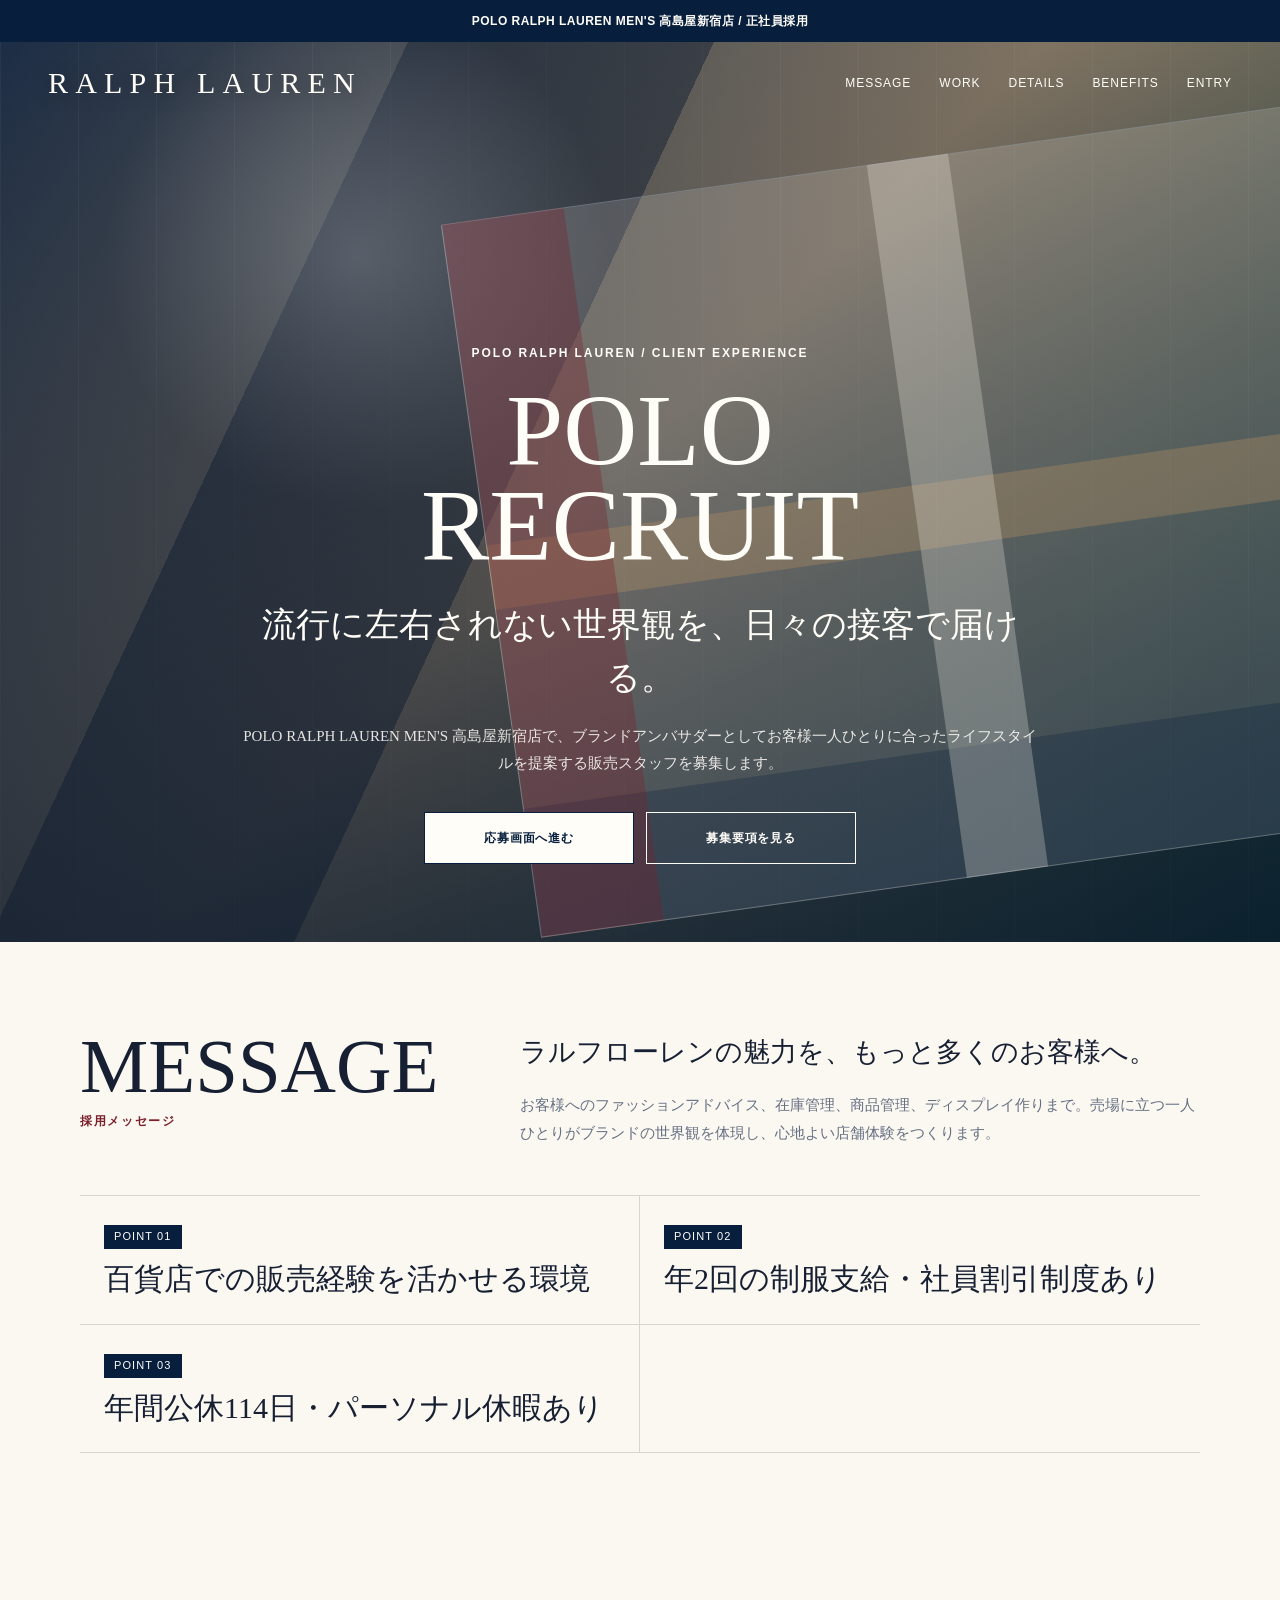
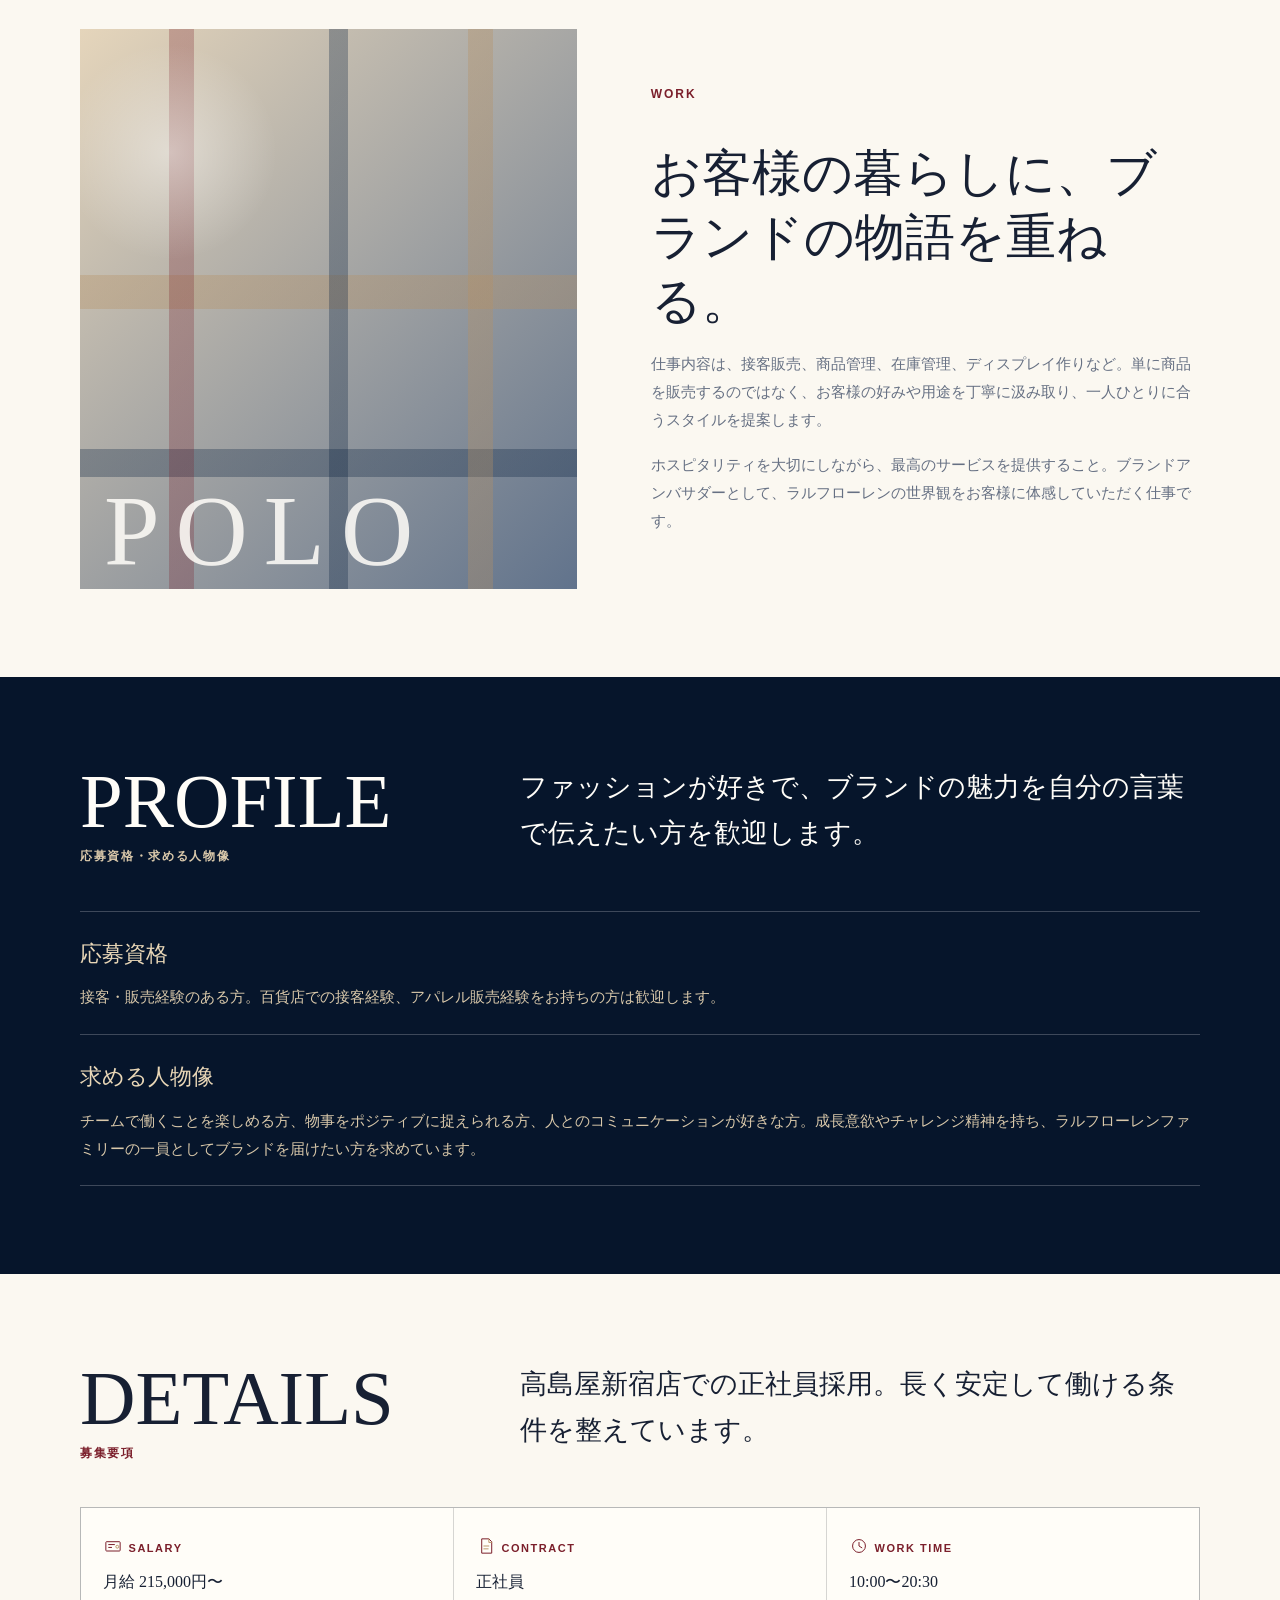
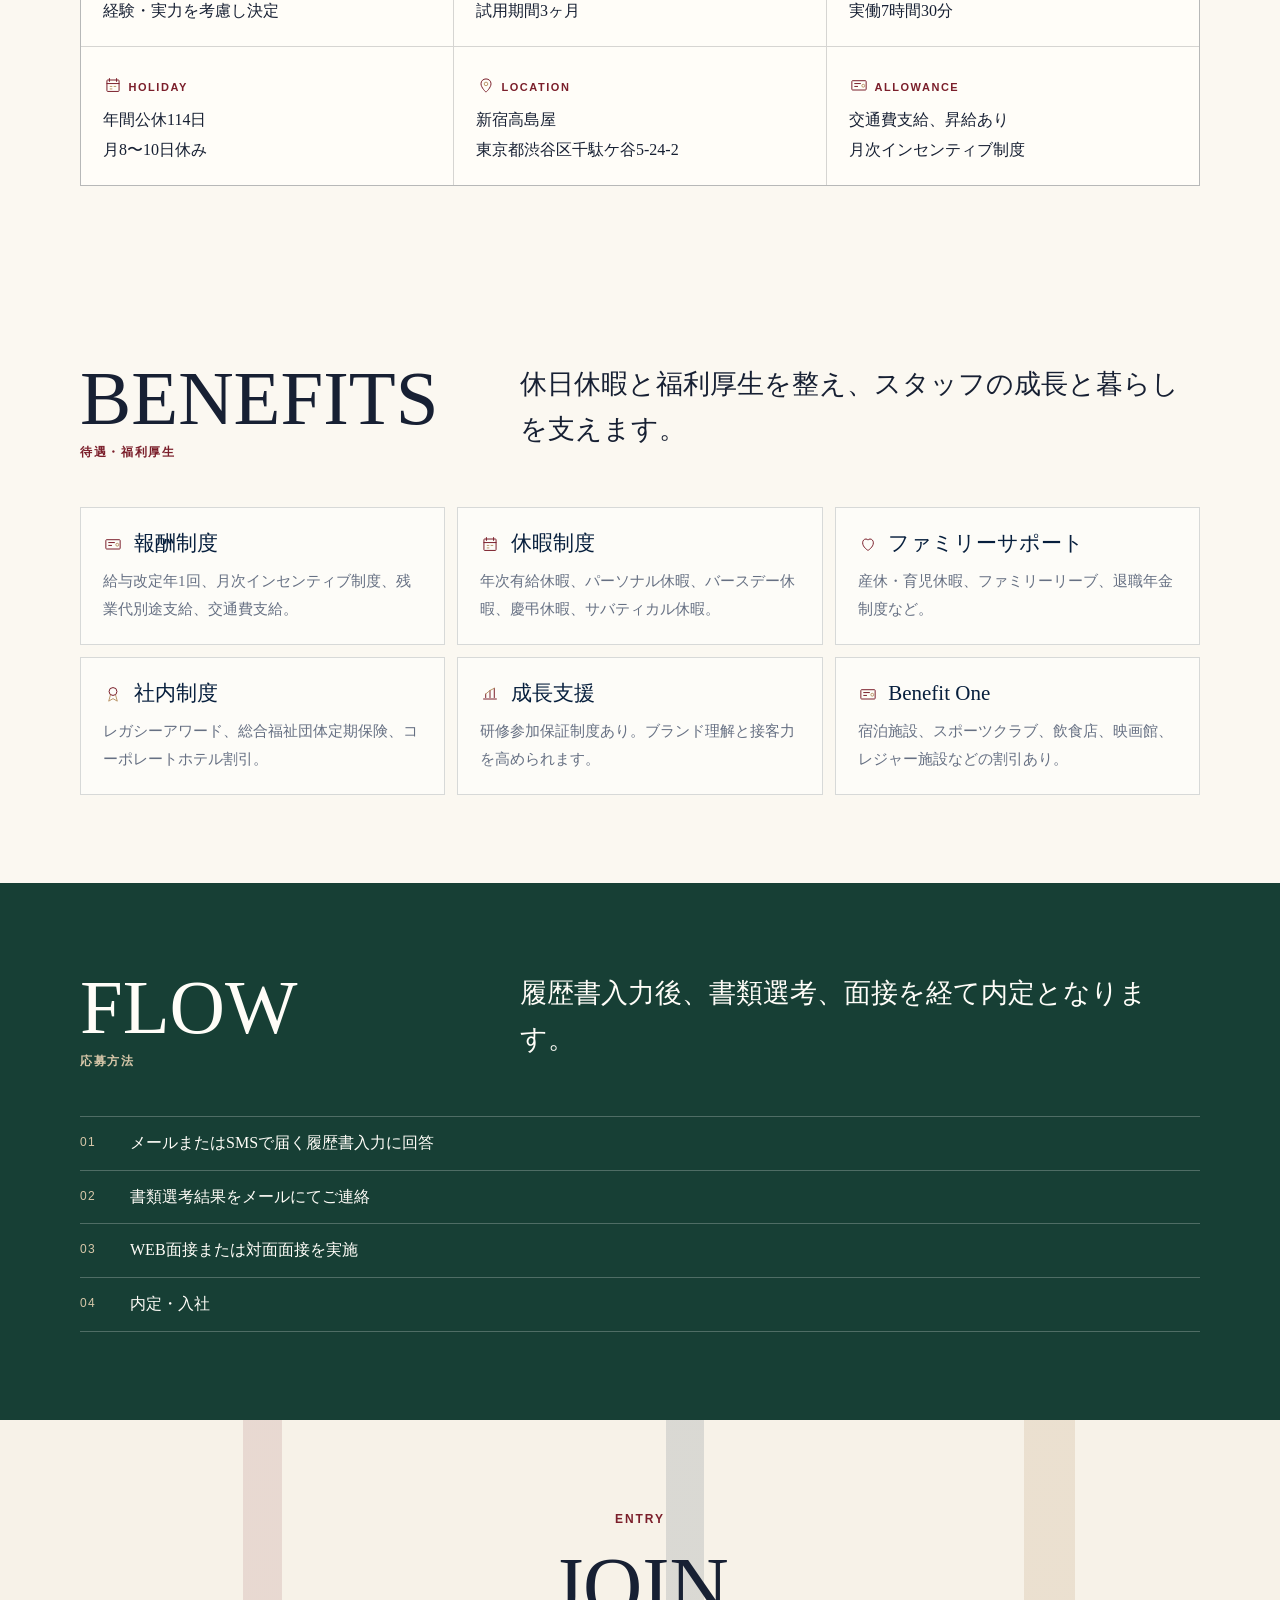
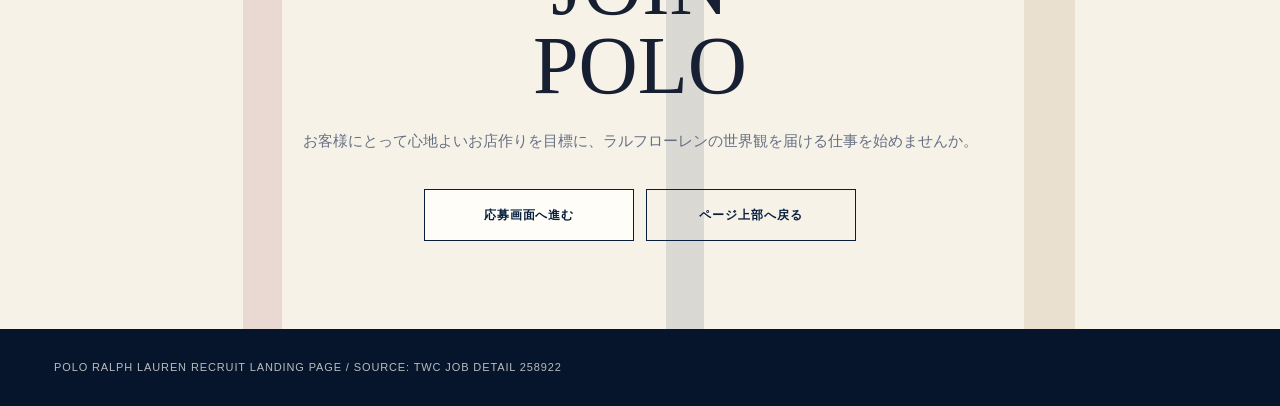
==== ralph-lauren.html @ 25c13b98 "Add files via upload" ====
<!doctype html>
<html lang="ja">
<head>
  <meta charset="utf-8">
  <meta name="viewport" content="width=device-width, initial-scale=1">
  <title>POLO RALPH LAUREN Recruit</title>
  <meta name="description" content="POLO RALPH LAUREN MEN'S 高島屋新宿店 接客・販売スタッフ採用LP">
  <style>
    :root {
      --navy: #071f3d;
      --deep: #06152b;
      --cream: #f7f2e8;
      --paper: #fbf8f1;
      --white: #fffdf8;
      --ink: #172033;
      --muted: #667083;
      --red: #7b1f2b;
      --green: #173f35;
      --tan: #b69062;
      --line: rgba(23, 32, 51, .16);
      --max: 1120px;
    }

    * {
      box-sizing: border-box;
    }

    html {
      scroll-behavior: smooth;
    }

    body {
      margin: 0;
      color: var(--ink);
      background: var(--paper);
      font-family: "Hiragino Mincho ProN", "Yu Mincho", YuMincho, "Times New Roman", serif;
      line-height: 1.85;
      letter-spacing: 0;
    }

    a {
      color: inherit;
      text-decoration: none;
    }

    p,
    h1,
    h2,
    h3 {
      margin: 0;
    }

    .top-ribbon {
      min-height: 42px;
      display: grid;
      place-items: center;
      padding: 9px 18px;
      background: var(--navy);
      color: var(--white);
      font-family: "Helvetica Neue", Arial, sans-serif;
      font-size: 12px;
      font-weight: 600;
      letter-spacing: .04em;
      text-align: center;
    }

    .site-header {
      position: absolute;
      inset: 42px 0 auto;
      z-index: 10;
      display: flex;
      align-items: center;
      justify-content: space-between;
      padding: 24px 22px;
      color: var(--white);
    }

    .brand {
      font-size: clamp(20px, 5.8vw, 30px);
      line-height: 1;
      letter-spacing: .24em;
      text-transform: uppercase;
      text-shadow: 0 2px 18px rgba(0, 0, 0, .34);
    }

    .nav {
      display: none;
      gap: 28px;
      font-family: "Helvetica Neue", Arial, sans-serif;
      font-size: 12px;
      letter-spacing: .08em;
      text-transform: uppercase;
    }

    .hero {
      min-height: 100svh;
      display: grid;
      align-items: end;
      position: relative;
      overflow: hidden;
      padding: 118px 22px 54px;
      color: var(--white);
      background:
        linear-gradient(180deg, rgba(6, 21, 43, .20), rgba(6, 21, 43, .72)),
        radial-gradient(circle at 28% 24%, rgba(255, 255, 255, .34), transparent 22%),
        linear-gradient(115deg, transparent 0 24%, rgba(6, 21, 43, .42) 24% 42%, transparent 42%),
        repeating-linear-gradient(90deg, rgba(255, 255, 255, .06) 0 1px, transparent 1px 78px),
        linear-gradient(135deg, #22334b, #9e8b70 48%, #173f35);
    }

    .hero::before {
      content: "";
      position: absolute;
      inset: 12% -18% 8% 38%;
      background:
        linear-gradient(90deg, rgba(123, 31, 43, .34) 0 12%, transparent 12% 42%, rgba(246, 242, 232, .26) 42% 50%, transparent 50%),
        linear-gradient(0deg, rgba(7, 31, 61, .28) 0 18%, transparent 18% 46%, rgba(182, 144, 98, .34) 46% 55%, transparent 55%),
        rgba(247, 242, 232, .16);
      border: 1px solid rgba(255, 255, 255, .22);
      transform: rotate(-8deg);
    }

    .hero-copy {
      position: relative;
      z-index: 1;
      max-width: 720px;
      margin: 0 auto;
      text-align: center;
    }

    .kicker {
      margin-bottom: 18px;
      color: currentColor;
      font-family: "Helvetica Neue", Arial, sans-serif;
      font-size: 12px;
      font-weight: 600;
      letter-spacing: .16em;
      text-transform: uppercase;
    }

    h1 {
      font-size: clamp(52px, 15vw, 86px);
      line-height: .93;
      font-weight: 400;
      text-transform: uppercase;
    }

    .hero-lead {
      margin-top: 26px;
      font-size: clamp(22px, 6.3vw, 34px);
      line-height: 1.55;
    }

    .hero-text {
      margin-top: 18px;
      color: rgba(255, 253, 248, .88);
      font-size: 15px;
    }

    .actions {
      display: grid;
      gap: 12px;
      margin-top: 34px;
    }

    .button {
      display: inline-flex;
      align-items: center;
      justify-content: center;
      min-height: 52px;
      padding: 0 24px;
      border: 1px solid currentColor;
      background: var(--white);
      color: var(--navy);
      font-family: "Helvetica Neue", Arial, sans-serif;
      font-size: 12px;
      font-weight: 700;
      letter-spacing: .08em;
      text-transform: uppercase;
    }

    .button.secondary {
      background: transparent;
      color: var(--white);
    }

    .section {
      padding: 54px 22px;
    }

    .section.dark {
      background: var(--deep);
      color: var(--white);
    }

    .section.green {
      background: var(--green);
      color: var(--white);
    }

    .section-inner {
      max-width: var(--max);
      margin: 0 auto;
    }

    .section-head {
      display: grid;
      gap: 18px;
      margin-bottom: 30px;
    }

    .section-title {
      font-size: clamp(42px, 12vw, 70px);
      line-height: .96;
      font-weight: 400;
      text-transform: uppercase;
    }

    .section-title small {
      display: block;
      margin-top: 12px;
      color: var(--red);
      font-family: "Helvetica Neue", Arial, sans-serif;
      font-size: 12px;
      font-weight: 700;
      letter-spacing: .14em;
    }

    .dark .section-title small,
    .green .section-title small,
    .dark .muted,
    .green .muted {
      color: #d9c8aa;
    }

    .lead {
      font-size: clamp(19px, 5.5vw, 27px);
      line-height: 1.7;
    }

    .muted {
      color: var(--muted);
      font-size: 15px;
    }

    .feature-list {
      display: grid;
      gap: 0;
      border-top: 1px solid var(--line);
      border-bottom: 1px solid var(--line);
    }

    .feature {
      padding: 18px 0 20px;
      border-bottom: 1px solid var(--line);
    }

    .feature:last-child {
      border-bottom: 0;
    }

    .label {
      display: inline-flex;
      align-items: center;
      min-height: 24px;
      margin-bottom: 10px;
      padding: 2px 10px;
      background: var(--navy);
      color: var(--white);
      font-family: "Helvetica Neue", Arial, sans-serif;
      font-size: 11px;
      letter-spacing: .1em;
      line-height: 1.4;
      text-transform: uppercase;
    }

    .feature strong {
      display: block;
      font-size: clamp(21px, 5.8vw, 30px);
      line-height: 1.36;
      font-weight: 500;
    }

    .split {
      display: grid;
      gap: 30px;
    }

    .visual-panel {
      min-height: 330px;
      position: relative;
      overflow: hidden;
      background:
        radial-gradient(circle at 18% 22%, rgba(255,255,255,.42), transparent 18%),
        linear-gradient(90deg, transparent 0 18%, rgba(123,31,43,.28) 18% 23%, transparent 23% 50%, rgba(7,31,61,.30) 50% 54%, transparent 54% 78%, rgba(182,144,98,.34) 78% 83%, transparent 83%),
        linear-gradient(0deg, transparent 0 20%, rgba(7,31,61,.30) 20% 25%, transparent 25% 50%, rgba(182,144,98,.34) 50% 56%, transparent 56%),
        linear-gradient(135deg, #e5d5bb, #61738c);
    }

    .visual-panel::after {
      content: "POLO";
      position: absolute;
      left: 24px;
      bottom: 18px;
      color: rgba(255, 253, 248, .86);
      font-size: clamp(54px, 16vw, 100px);
      line-height: .8;
      letter-spacing: .16em;
      text-transform: uppercase;
    }

    .copy-block {
      display: grid;
      gap: 18px;
      align-content: center;
    }

    .copy-block h3 {
      font-size: clamp(30px, 8.5vw, 50px);
      line-height: 1.28;
      font-weight: 400;
    }

    .detail-grid {
      display: grid;
      gap: 1px;
      background: var(--line);
      border: 1px solid var(--line);
    }

    .detail {
      background: var(--white);
      padding: 20px 22px;
      color: var(--ink);
    }

    .detail span,
    .benefit h3::before,
    .detail span::before {
      display: inline-block;
      vertical-align: -4px;
    }

    .detail span {
      margin-bottom: 8px;
      color: var(--red);
      font-family: "Helvetica Neue", Arial, sans-serif;
      font-size: 11px;
      font-weight: 700;
      letter-spacing: .14em;
      text-transform: uppercase;
    }

    .detail span::before,
    .benefit h3::before {
      content: "";
      width: 20px;
      height: 20px;
      margin-right: .5em;
      background-repeat: no-repeat;
      background-position: center;
      background-size: contain;
    }

    .icon-pay span::before,
    .icon-benefit h3::before {
      background-image: url("data:image/svg+xml,%3Csvg width='28' height='28' viewBox='0 0 28 28' fill='none' xmlns='http://www.w3.org/2000/svg'%3E%3Crect x='4' y='8' width='20' height='13' rx='1' stroke='%237b1f2b' stroke-width='1.4'/%3E%3Cpath d='M8 12H16M8 16H12' stroke='%237b1f2b' stroke-width='1.4' stroke-linecap='round'/%3E%3Ccircle cx='20' cy='15' r='2' stroke='%23b69062' stroke-width='1.3'/%3E%3C/svg%3E");
    }

    .icon-contract span::before {
      background-image: url("data:image/svg+xml,%3Csvg width='28' height='28' viewBox='0 0 28 28' fill='none' xmlns='http://www.w3.org/2000/svg'%3E%3Cpath d='M8 4H18L22 8V24H8V4Z' stroke='%237b1f2b' stroke-width='1.4'/%3E%3Cpath d='M18 4V9H22M11 14H18M11 18H17' stroke='%23b69062' stroke-width='1.3' stroke-linecap='round'/%3E%3C/svg%3E");
    }

    .icon-time span::before {
      background-image: url("data:image/svg+xml,%3Csvg width='28' height='28' viewBox='0 0 28 28' fill='none' xmlns='http://www.w3.org/2000/svg'%3E%3Ccircle cx='14' cy='14' r='9' stroke='%237b1f2b' stroke-width='1.4'/%3E%3Cpath d='M14 9V14L18 16.5' stroke='%237b1f2b' stroke-width='1.4' stroke-linecap='round'/%3E%3C/svg%3E");
    }

    .icon-place span::before {
      background-image: url("data:image/svg+xml,%3Csvg width='28' height='28' viewBox='0 0 28 28' fill='none' xmlns='http://www.w3.org/2000/svg'%3E%3Cpath d='M14 24S21 17.7 21 12.3C21 8.2 17.9 5.5 14 5.5S7 8.2 7 12.3C7 17.7 14 24 14 24Z' stroke='%237b1f2b' stroke-width='1.4'/%3E%3Ccircle cx='14' cy='12.5' r='2.5' stroke='%23b69062' stroke-width='1.3'/%3E%3C/svg%3E");
    }

    .icon-holiday span::before,
    .icon-leave h3::before {
      background-image: url("data:image/svg+xml,%3Csvg width='28' height='28' viewBox='0 0 28 28' fill='none' xmlns='http://www.w3.org/2000/svg'%3E%3Crect x='5.5' y='7' width='17' height='16' rx='1' stroke='%237b1f2b' stroke-width='1.4'/%3E%3Cpath d='M9 5V9M19 5V9M5.5 12H22.5' stroke='%237b1f2b' stroke-width='1.4' stroke-linecap='round'/%3E%3Cpath d='M10 16H12.5M15.5 16H18M10 19.5H12.5' stroke='%23b69062' stroke-width='1.3' stroke-linecap='round'/%3E%3C/svg%3E");
    }

    .benefit-grid {
      display: grid;
      gap: 12px;
    }

    .benefit {
      border: 1px solid var(--line);
      background: rgba(255, 255, 255, .48);
      padding: 20px 22px;
    }

    .benefit h3 {
      margin-bottom: 10px;
      color: var(--navy);
      font-size: 21px;
      font-weight: 500;
      line-height: 1.45;
    }

    .icon-family h3::before {
      background-image: url("data:image/svg+xml,%3Csvg width='28' height='28' viewBox='0 0 28 28' fill='none' xmlns='http://www.w3.org/2000/svg'%3E%3Cpath d='M14 23S6.5 18.5 6.5 12.3C6.5 9.3 8.5 7 11.2 7C12.7 7 13.6 7.8 14 8.6C14.4 7.8 15.3 7 16.8 7C19.5 7 21.5 9.3 21.5 12.3C21.5 18.5 14 23 14 23Z' stroke='%237b1f2b' stroke-width='1.4'/%3E%3C/svg%3E");
    }

    .icon-award h3::before {
      background-image: url("data:image/svg+xml,%3Csvg width='28' height='28' viewBox='0 0 28 28' fill='none' xmlns='http://www.w3.org/2000/svg'%3E%3Ccircle cx='14' cy='10.5' r='5.5' stroke='%237b1f2b' stroke-width='1.4'/%3E%3Cpath d='M10.5 15L8 24L14 20.5L20 24L17.5 15' stroke='%23b69062' stroke-width='1.3' stroke-linejoin='round'/%3E%3C/svg%3E");
    }

    .icon-training h3::before {
      background-image: url("data:image/svg+xml,%3Csvg width='28' height='28' viewBox='0 0 28 28' fill='none' xmlns='http://www.w3.org/2000/svg'%3E%3Cpath d='M5 21H23' stroke='%237b1f2b' stroke-width='1.4' stroke-linecap='round'/%3E%3Cpath d='M8 19V14M14 19V9M20 19V6' stroke='%237b1f2b' stroke-width='1.4' stroke-linecap='round'/%3E%3Cpath d='M8 14L14 9L20 6' stroke='%23b69062' stroke-width='1.3' stroke-linecap='round'/%3E%3C/svg%3E");
    }

    .text-panel {
      border-top: 1px solid rgba(255,255,255,.22);
      border-bottom: 1px solid rgba(255,255,255,.22);
    }

    .text-row {
      padding: 22px 0;
      border-bottom: 1px solid rgba(255,255,255,.22);
    }

    .text-row:last-child {
      border-bottom: 0;
    }

    .text-row h3 {
      margin-bottom: 10px;
      color: #e9d7b7;
      font-size: 22px;
      font-weight: 500;
    }

    .list {
      margin: 12px 0 0;
      padding: 0;
      list-style: none;
    }

    .list li {
      padding: 10px 0;
      border-top: 1px solid var(--line);
      color: var(--muted);
      font-size: 15px;
    }

    .flow {
      display: grid;
      gap: 0;
      border-top: 1px solid rgba(255,255,255,.24);
    }

    .flow-step {
      display: flex;
      gap: 16px;
      padding: 14px 0;
      border-bottom: 1px solid rgba(255,255,255,.24);
    }

    .flow-step span {
      flex: 0 0 34px;
      color: #d9c8aa;
      font-family: "Helvetica Neue", Arial, sans-serif;
      font-size: 12px;
      letter-spacing: .12em;
    }

    .flow-step b {
      font-weight: 400;
      line-height: 1.55;
    }

    .cta {
      text-align: center;
      background:
        linear-gradient(90deg, transparent 0 19%, rgba(123,31,43,.12) 19% 22%, transparent 22% 52%, rgba(7,31,61,.12) 52% 55%, transparent 55% 80%, rgba(182,144,98,.18) 80% 84%, transparent 84%),
        var(--cream);
    }

    .cta h2 {
      font-size: clamp(44px, 14vw, 82px);
      line-height: .96;
      font-weight: 400;
      text-transform: uppercase;
    }

    .cta .button.secondary {
      color: var(--navy);
    }

    .footer {
      padding: 28px 22px;
      background: var(--deep);
      color: rgba(255,253,248,.72);
      font-family: "Helvetica Neue", Arial, sans-serif;
      font-size: 11px;
      letter-spacing: .08em;
      text-transform: uppercase;
    }

    @media (min-width: 720px) {
      .actions {
        display: flex;
        justify-content: center;
      }

      .button {
        min-width: 210px;
      }

      .feature-list,
      .detail-grid,
      .benefit-grid {
        grid-template-columns: repeat(2, minmax(0, 1fr));
      }

      .feature {
        padding: 24px;
        border-right: 1px solid var(--line);
      }

      .feature:nth-child(2n) {
        border-right: 0;
      }
    }

    @media (min-width: 980px) {
      .site-header {
        position: fixed;
        inset: 42px 0 auto;
        padding: 26px 48px;
      }

      .nav {
        display: flex;
      }

      .hero {
        min-height: 100vh;
        padding: 140px 54px 78px;
      }

      .hero-copy {
        max-width: 800px;
      }

      h1 {
        font-size: clamp(78px, 8vw, 122px);
      }

      .section {
        padding: 88px 54px;
      }

      .section-head {
        grid-template-columns: minmax(220px, 360px) minmax(0, 1fr);
        gap: 80px;
        margin-bottom: 48px;
      }

      .section-title {
        font-size: clamp(58px, 6vw, 94px);
      }

      .split {
        grid-template-columns: minmax(0, .95fr) minmax(0, 1.05fr);
        gap: 74px;
      }

      .visual-panel {
        min-height: 560px;
      }

      .detail-grid {
        grid-template-columns: repeat(3, minmax(0, 1fr));
      }

      .benefit-grid {
        grid-template-columns: repeat(3, minmax(0, 1fr));
      }

      .footer {
        padding-inline: 54px;
      }
    }
  </style>
</head>
<body>
  <div class="top-ribbon">POLO RALPH LAUREN MEN'S 高島屋新宿店 / 正社員採用</div>

  <header class="site-header">
    <a class="brand" href="#top" aria-label="Ralph Lauren Recruit">RALPH LAUREN</a>
    <nav class="nav" aria-label="ページ内ナビゲーション">
      <a href="#message">Message</a>
      <a href="#work">Work</a>
      <a href="#details">Details</a>
      <a href="#benefits">Benefits</a>
      <a href="#entry">Entry</a>
    </nav>
  </header>

  <main id="top">
    <section class="hero" aria-labelledby="hero-title">
      <div class="hero-copy">
        <p class="kicker">POLO RALPH LAUREN / Client Experience</p>
        <h1 id="hero-title">Polo<br>Recruit</h1>
        <p class="hero-lead">流行に左右されない世界観を、日々の接客で届ける。</p>
        <p class="hero-text">POLO RALPH LAUREN MEN'S 高島屋新宿店で、ブランドアンバサダーとしてお客様一人ひとりに合ったライフスタイルを提案する販売スタッフを募集します。</p>
        <div class="actions">
          <a class="button" href="https://www.t-w-c.net/entry/258922/">応募画面へ進む</a>
          <a class="button secondary" href="#details">募集要項を見る</a>
        </div>
      </div>
    </section>

    <section class="section" id="message">
      <div class="section-inner">
        <div class="section-head">
          <h2 class="section-title">Message<small>採用メッセージ</small></h2>
          <div>
            <p class="lead">ラルフローレンの魅力を、もっと多くのお客様へ。</p>
            <p class="muted" style="margin-top: 16px;">お客様へのファッションアドバイス、在庫管理、商品管理、ディスプレイ作りまで。売場に立つ一人ひとりがブランドの世界観を体現し、心地よい店舗体験をつくります。</p>
          </div>
        </div>
        <div class="feature-list">
          <div class="feature">
            <span class="label">Point 01</span>
            <strong>百貨店での販売経験を活かせる環境</strong>
          </div>
          <div class="feature">
            <span class="label">Point 02</span>
            <strong>年2回の制服支給・社員割引制度あり</strong>
          </div>
          <div class="feature">
            <span class="label">Point 03</span>
            <strong>年間公休114日・パーソナル休暇あり</strong>
          </div>
        </div>
      </div>
    </section>

    <section class="section" id="work">
      <div class="section-inner split">
        <div class="visual-panel" aria-hidden="true"></div>
        <div class="copy-block">
          <p class="kicker" style="color: var(--red);">Work</p>
          <h3>お客様の暮らしに、ブランドの物語を重ねる。</h3>
          <p class="muted">仕事内容は、接客販売、商品管理、在庫管理、ディスプレイ作りなど。単に商品を販売するのではなく、お客様の好みや用途を丁寧に汲み取り、一人ひとりに合うスタイルを提案します。</p>
          <p class="muted">ホスピタリティを大切にしながら、最高のサービスを提供すること。ブランドアンバサダーとして、ラルフローレンの世界観をお客様に体感していただく仕事です。</p>
        </div>
      </div>
    </section>

    <section class="section dark" id="profile">
      <div class="section-inner">
        <div class="section-head">
          <h2 class="section-title">Profile<small>応募資格・求める人物像</small></h2>
          <p class="lead">ファッションが好きで、ブランドの魅力を自分の言葉で伝えたい方を歓迎します。</p>
        </div>
        <div class="text-panel">
          <div class="text-row">
            <h3>応募資格</h3>
            <p class="muted">接客・販売経験のある方。百貨店での接客経験、アパレル販売経験をお持ちの方は歓迎します。</p>
          </div>
          <div class="text-row">
            <h3>求める人物像</h3>
            <p class="muted">チームで働くことを楽しめる方、物事をポジティブに捉えられる方、人とのコミュニケーションが好きな方。成長意欲やチャレンジ精神を持ち、ラルフローレンファミリーの一員としてブランドを届けたい方を求めています。</p>
          </div>
        </div>
      </div>
    </section>

    <section class="section" id="details">
      <div class="section-inner">
        <div class="section-head">
          <h2 class="section-title">Details<small>募集要項</small></h2>
          <p class="lead">高島屋新宿店での正社員採用。長く安定して働ける条件を整えています。</p>
        </div>
        <div class="detail-grid">
          <div class="detail icon-pay">
            <span>Salary</span>
            <p>月給 215,000円〜<br>経験・実力を考慮し決定</p>
          </div>
          <div class="detail icon-contract">
            <span>Contract</span>
            <p>正社員<br>試用期間3ヶ月</p>
          </div>
          <div class="detail icon-time">
            <span>Work Time</span>
            <p>10:00〜20:30<br>実働7時間30分</p>
          </div>
          <div class="detail icon-holiday">
            <span>Holiday</span>
            <p>年間公休114日<br>月8〜10日休み</p>
          </div>
          <div class="detail icon-place">
            <span>Location</span>
            <p>新宿高島屋<br>東京都渋谷区千駄ケ谷5-24-2</p>
          </div>
          <div class="detail icon-pay">
            <span>Allowance</span>
            <p>交通費支給、昇給あり<br>月次インセンティブ制度</p>
          </div>
        </div>
      </div>
    </section>

    <section class="section" id="benefits">
      <div class="section-inner">
        <div class="section-head">
          <h2 class="section-title">Benefits<small>待遇・福利厚生</small></h2>
          <p class="lead">休日休暇と福利厚生を整え、スタッフの成長と暮らしを支えます。</p>
        </div>
        <div class="benefit-grid">
          <div class="benefit icon-benefit">
            <h3>報酬制度</h3>
            <p class="muted">給与改定年1回、月次インセンティブ制度、残業代別途支給、交通費支給。</p>
          </div>
          <div class="benefit icon-leave">
            <h3>休暇制度</h3>
            <p class="muted">年次有給休暇、パーソナル休暇、バースデー休暇、慶弔休暇、サバティカル休暇。</p>
          </div>
          <div class="benefit icon-family">
            <h3>ファミリーサポート</h3>
            <p class="muted">産休・育児休暇、ファミリーリーブ、退職年金制度など。</p>
          </div>
          <div class="benefit icon-award">
            <h3>社内制度</h3>
            <p class="muted">レガシーアワード、総合福祉団体定期保険、コーポレートホテル割引。</p>
          </div>
          <div class="benefit icon-training">
            <h3>成長支援</h3>
            <p class="muted">研修参加保証制度あり。ブランド理解と接客力を高められます。</p>
          </div>
          <div class="benefit icon-benefit">
            <h3>Benefit One</h3>
            <p class="muted">宿泊施設、スポーツクラブ、飲食店、映画館、レジャー施設などの割引あり。</p>
          </div>
        </div>
      </div>
    </section>

    <section class="section green">
      <div class="section-inner">
        <div class="section-head">
          <h2 class="section-title">Flow<small>応募方法</small></h2>
          <p class="lead">履歴書入力後、書類選考、面接を経て内定となります。</p>
        </div>
        <div class="flow">
          <div class="flow-step"><span>01</span><b>メールまたはSMSで届く履歴書入力に回答</b></div>
          <div class="flow-step"><span>02</span><b>書類選考結果をメールにてご連絡</b></div>
          <div class="flow-step"><span>03</span><b>WEB面接または対面面接を実施</b></div>
          <div class="flow-step"><span>04</span><b>内定・入社</b></div>
        </div>
      </div>
    </section>

    <section class="section cta" id="entry">
      <div class="section-inner">
        <p class="kicker" style="color: var(--red);">Entry</p>
        <h2>Join<br>Polo</h2>
        <p class="muted" style="max-width: 720px; margin: 22px auto 0;">お客様にとって心地よいお店作りを目標に、ラルフローレンの世界観を届ける仕事を始めませんか。</p>
        <div class="actions">
          <a class="button" href="https://www.t-w-c.net/entry/258922/">応募画面へ進む</a>
          <a class="button secondary" href="#top">ページ上部へ戻る</a>
        </div>
      </div>
    </section>
  </main>

  <footer class="footer">
    <p>POLO RALPH LAUREN Recruit Landing Page / Source: TWC Job Detail 258922</p>
  </footer>
</body>
</html>
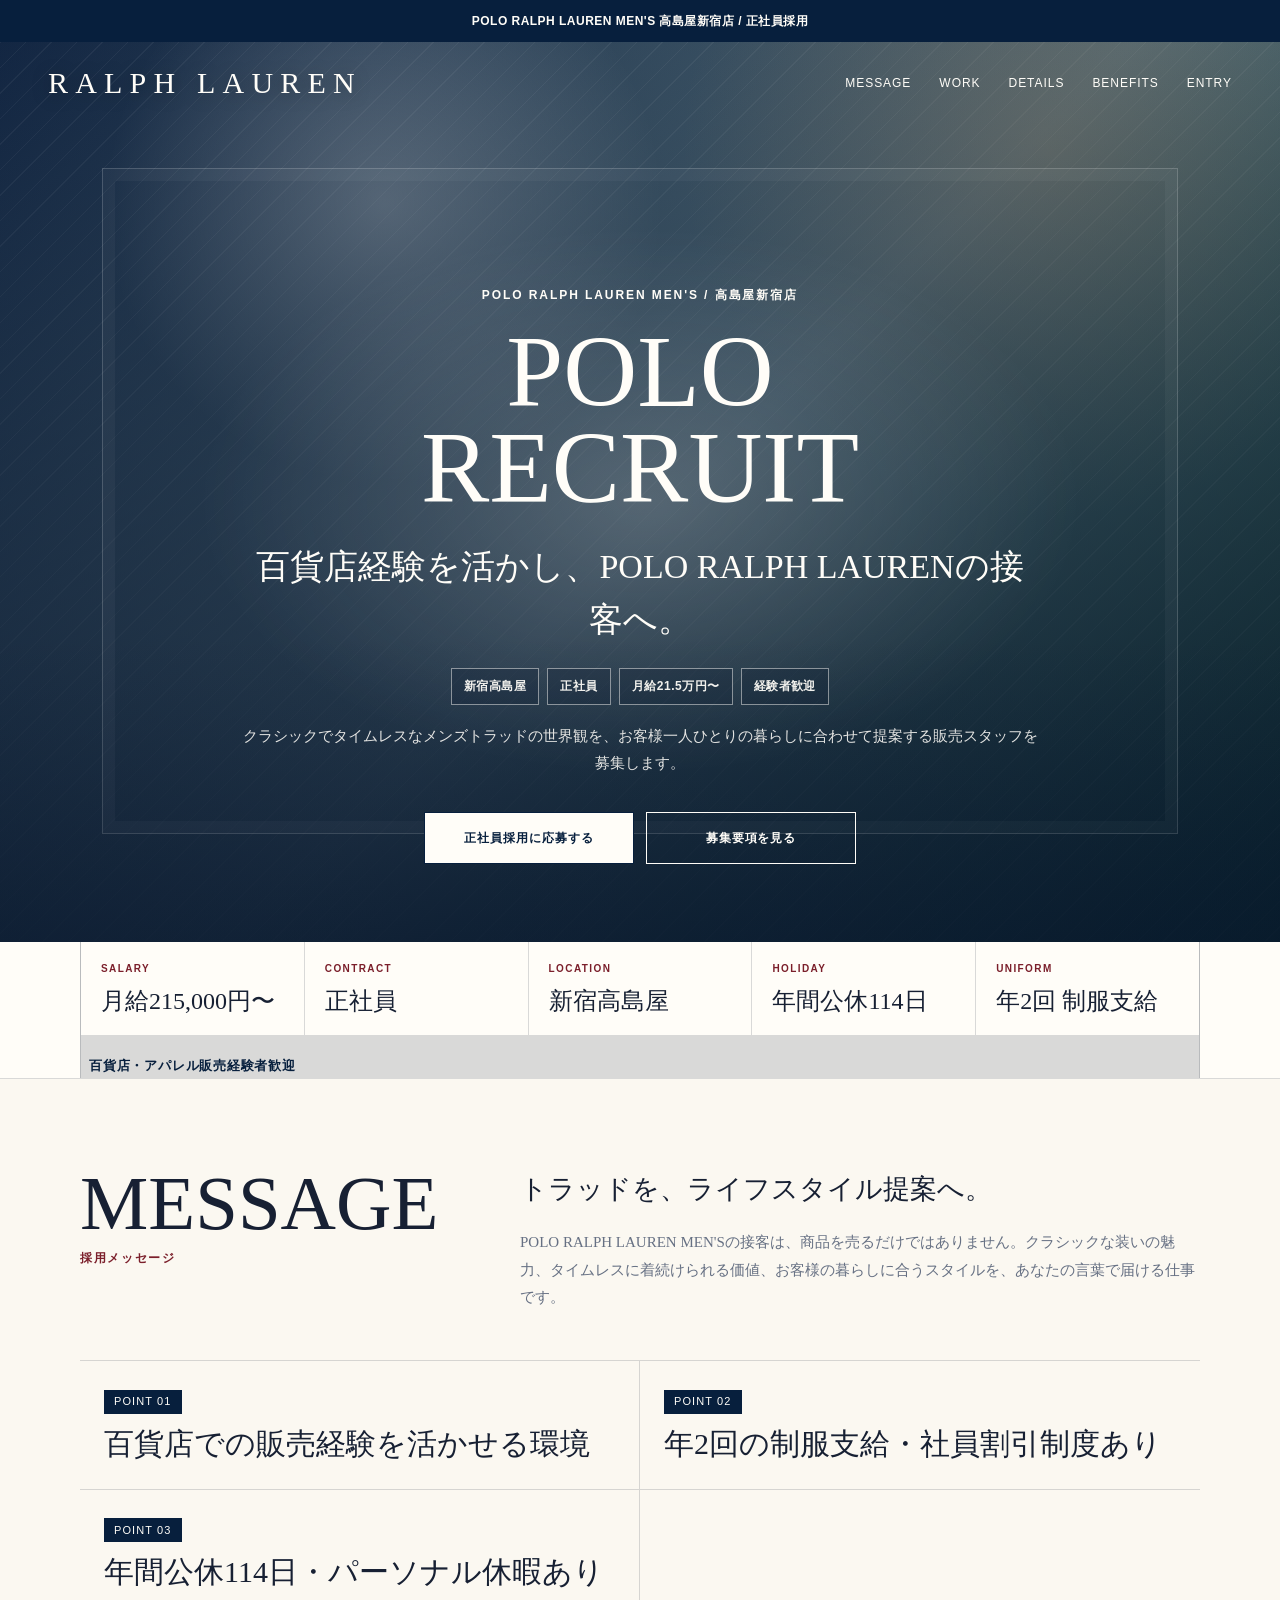
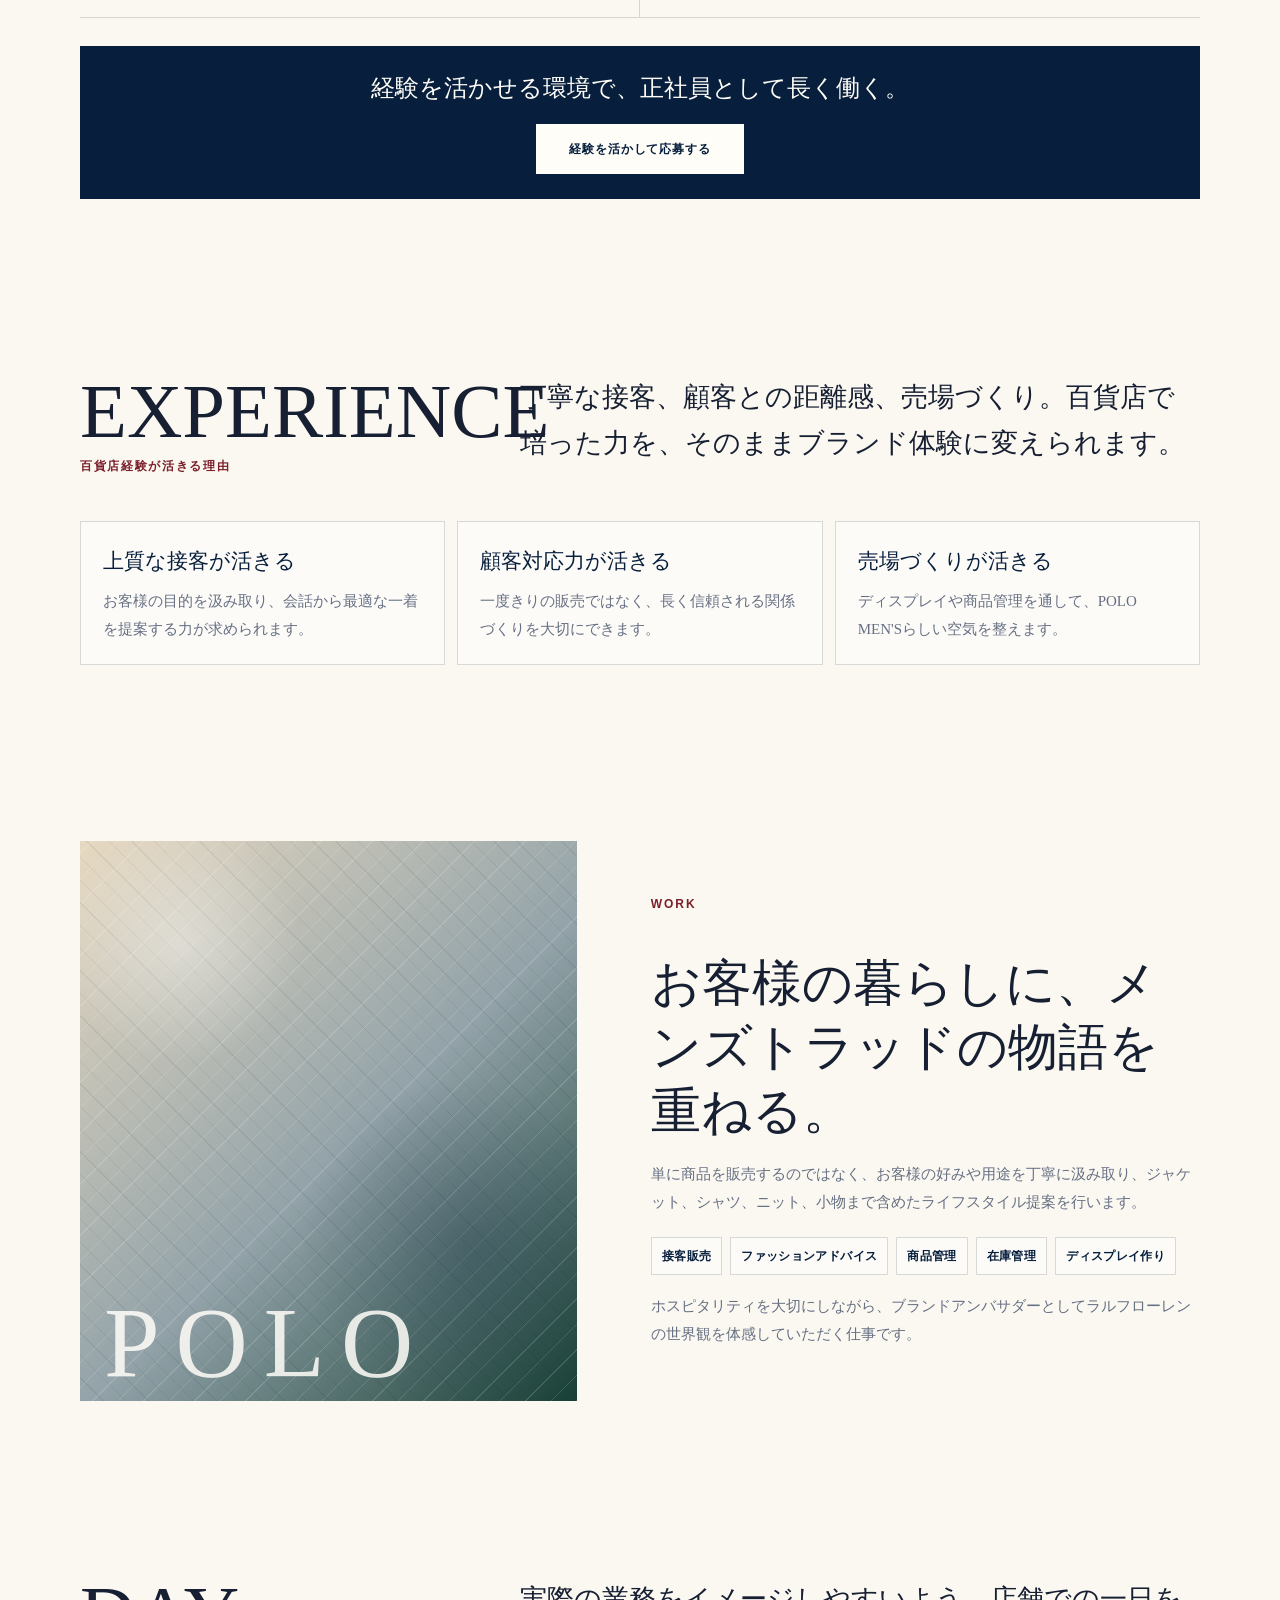
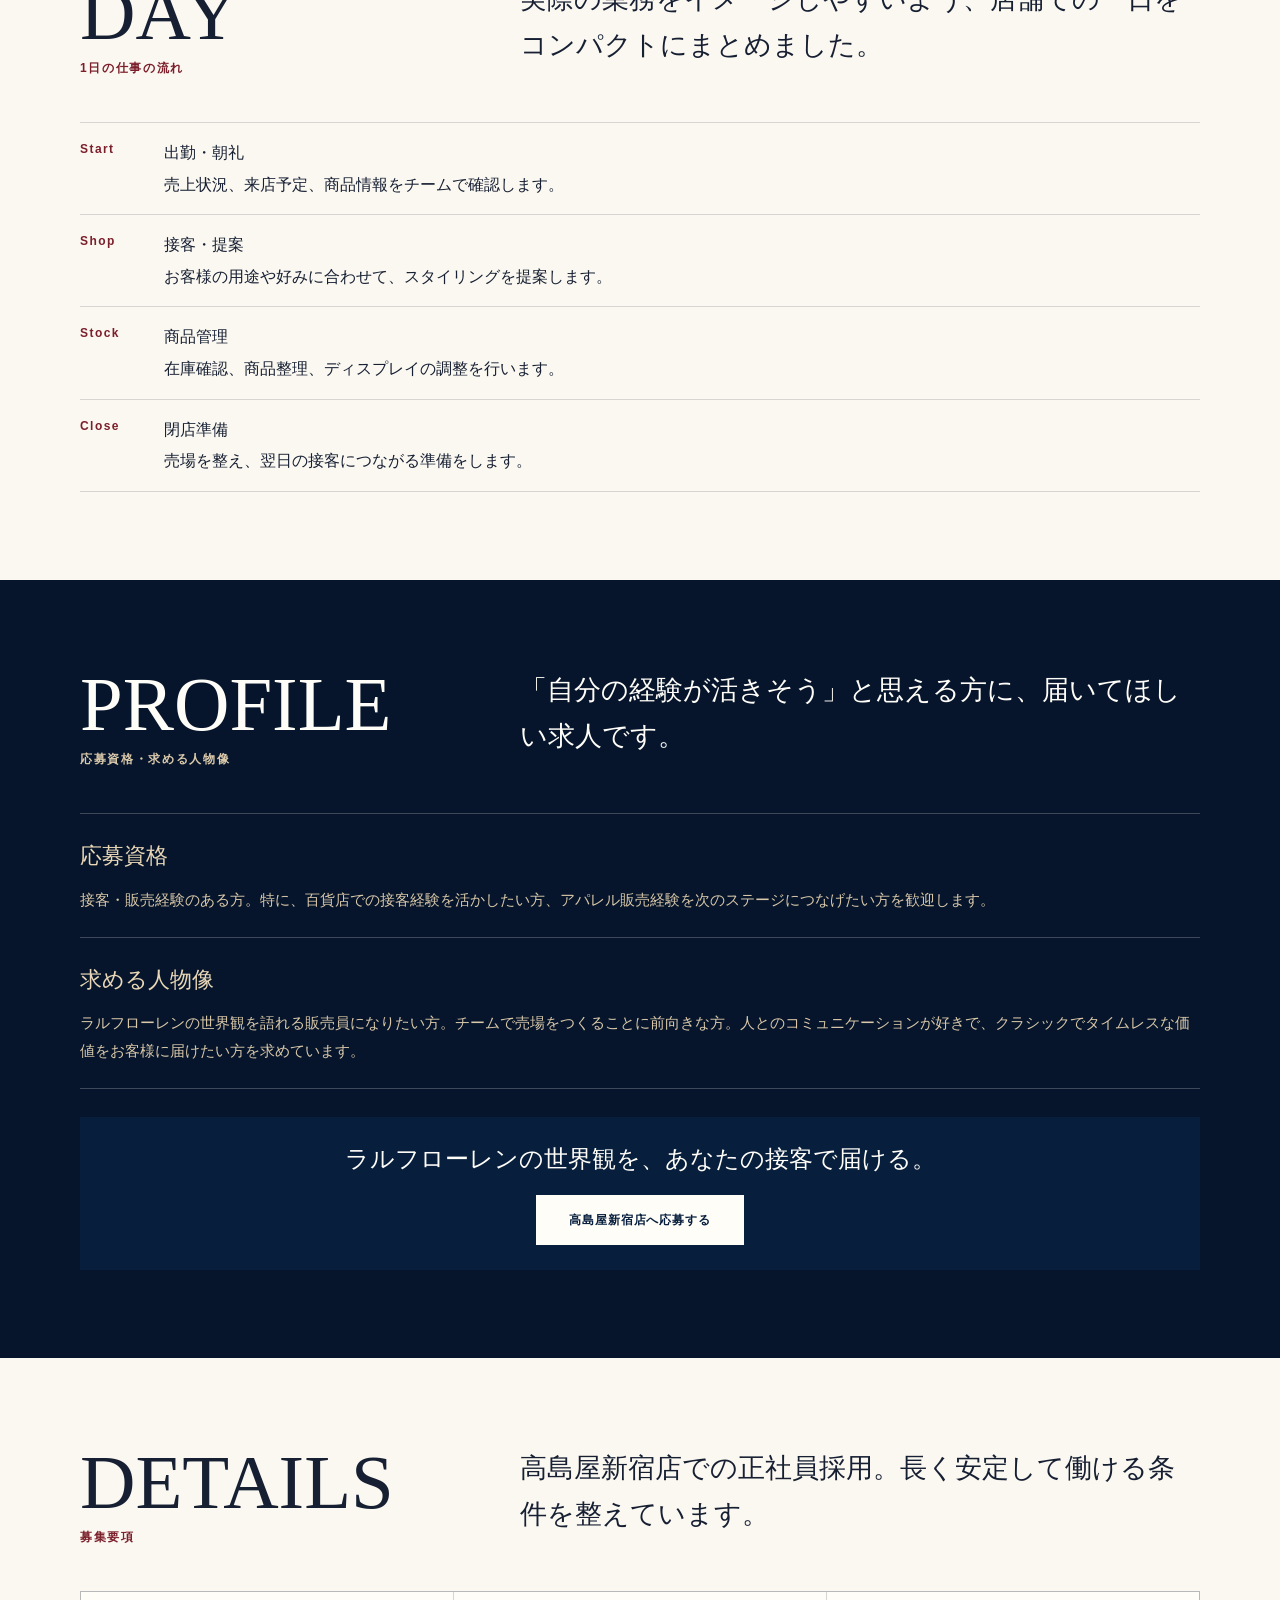
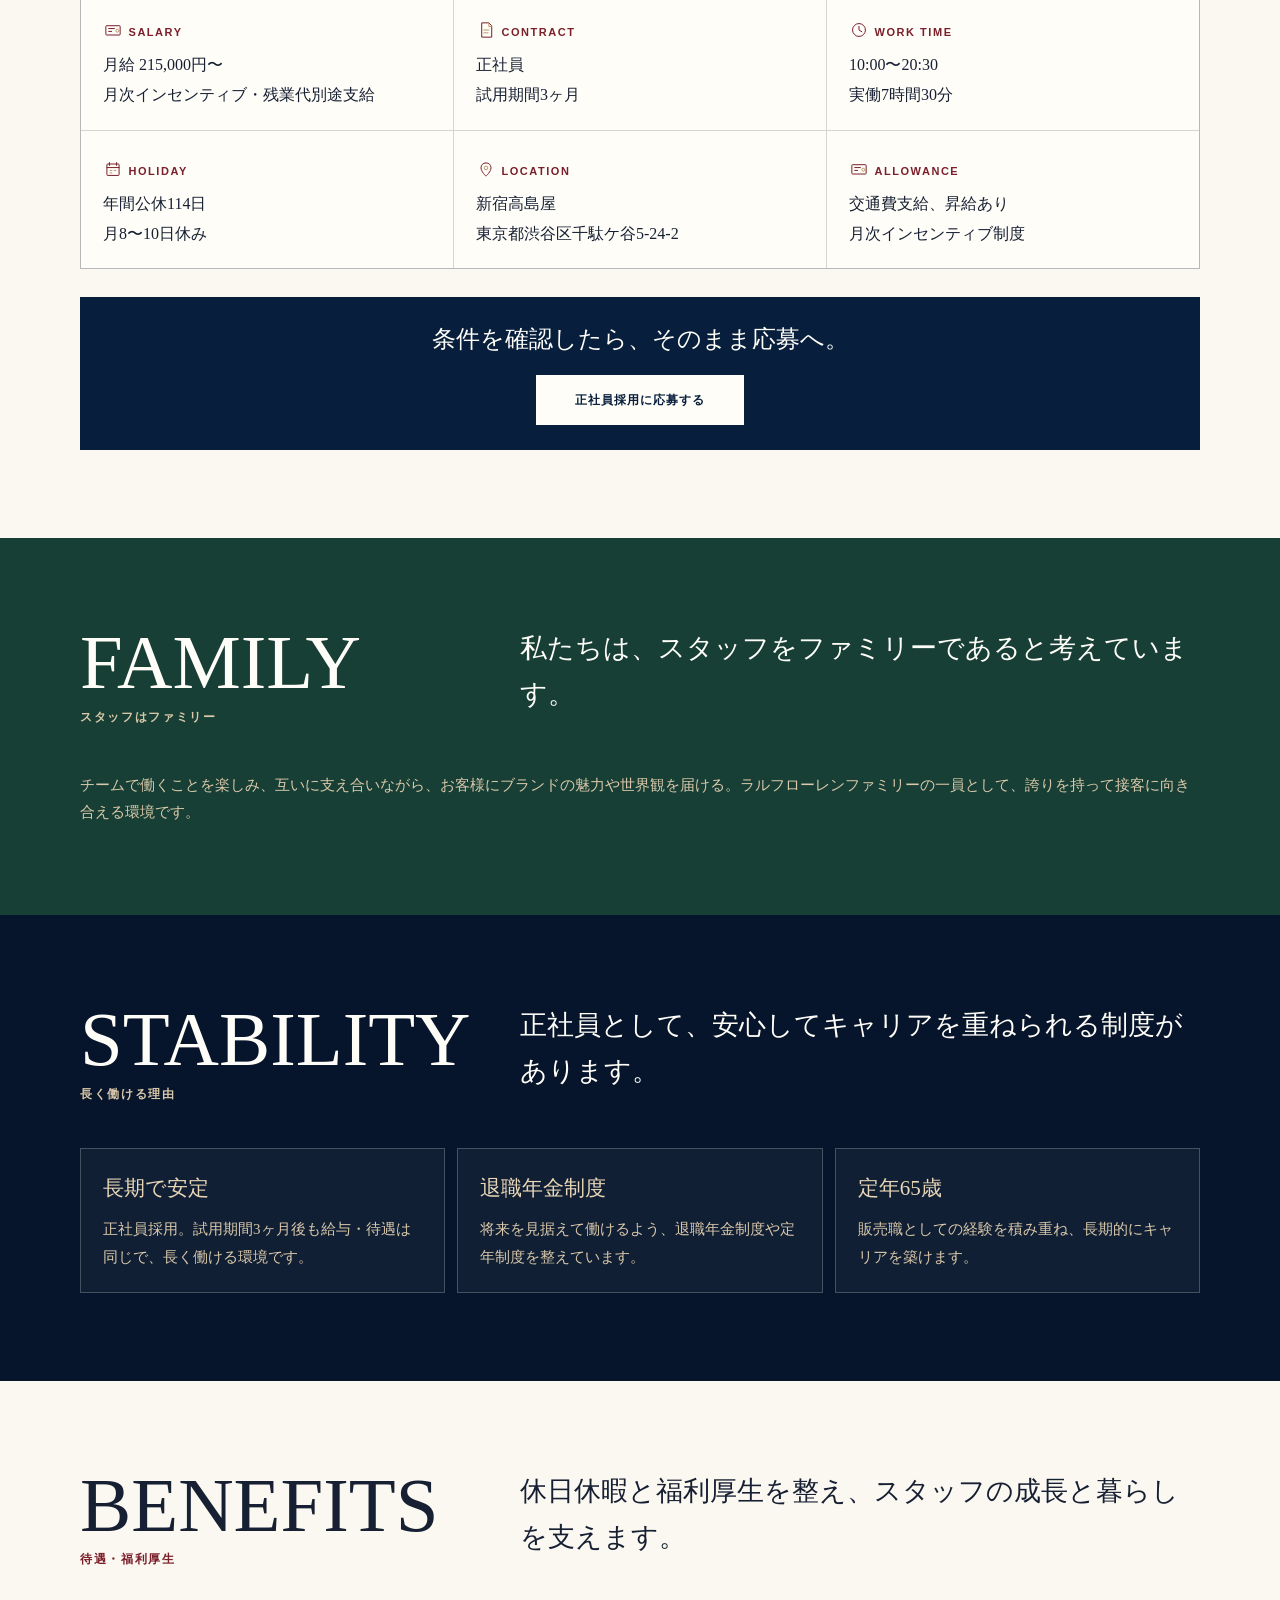
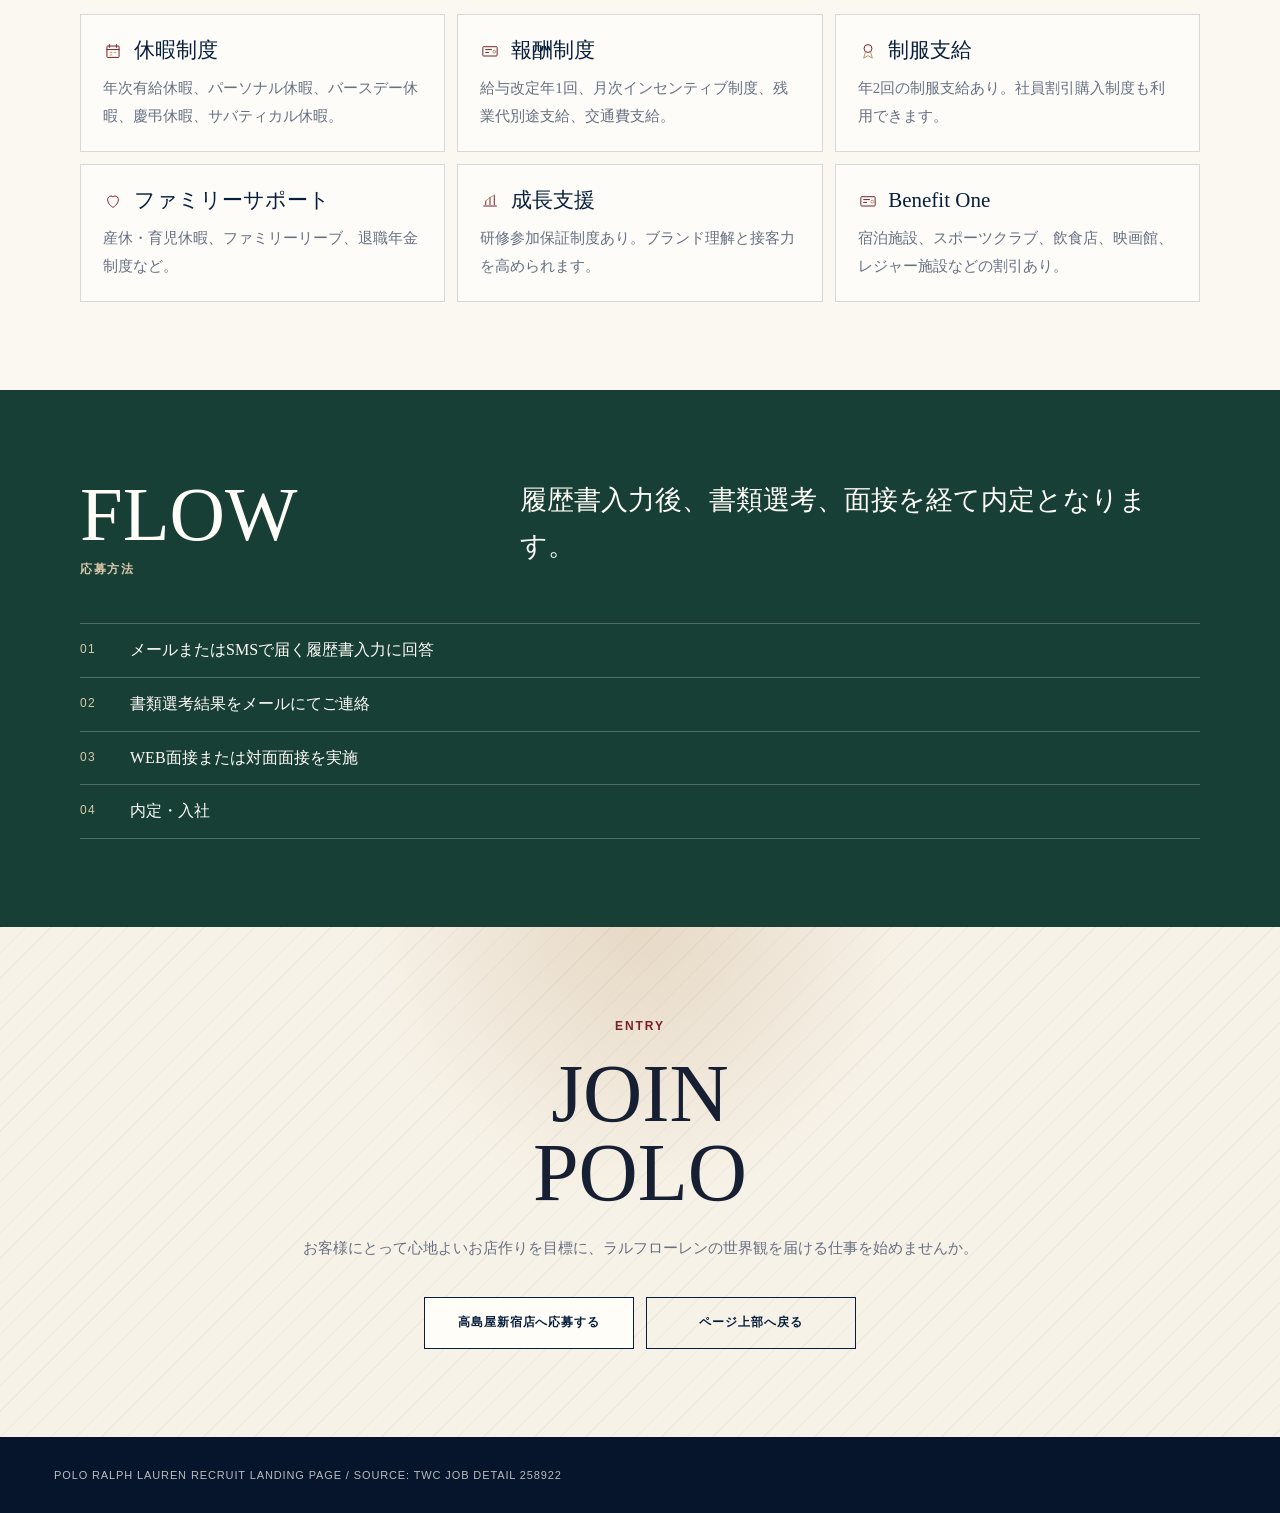
==== commit 29d146c6: "Update ralph-lauren.html" ====
--- a/ralph-lauren.html
+++ b/ralph-lauren.html
@@ -1,3 +1,4 @@
+
 <!doctype html>
 <html lang="ja">
 <head>
@@ -101,23 +102,31 @@
       padding: 118px 22px 54px;
       color: var(--white);
       background:
-        linear-gradient(180deg, rgba(6, 21, 43, .20), rgba(6, 21, 43, .72)),
-        radial-gradient(circle at 28% 24%, rgba(255, 255, 255, .34), transparent 22%),
-        linear-gradient(115deg, transparent 0 24%, rgba(6, 21, 43, .42) 24% 42%, transparent 42%),
-        repeating-linear-gradient(90deg, rgba(255, 255, 255, .06) 0 1px, transparent 1px 78px),
-        linear-gradient(135deg, #22334b, #9e8b70 48%, #173f35);
+        linear-gradient(180deg, rgba(6, 21, 43, .10), rgba(6, 21, 43, .78)),
+        radial-gradient(circle at 30% 18%, rgba(255, 255, 255, .28), transparent 24%),
+        radial-gradient(circle at 82% 12%, rgba(182, 144, 98, .28), transparent 28%),
+        repeating-linear-gradient(135deg, rgba(255, 255, 255, .055) 0 1px, transparent 1px 18px),
+        linear-gradient(135deg, #142845, #536d79 52%, #173f35);
     }
 
     .hero::before {
       content: "";
       position: absolute;
-      inset: 12% -18% 8% 38%;
+      inset: 14% 8% 12%;
       background:
-        linear-gradient(90deg, rgba(123, 31, 43, .34) 0 12%, transparent 12% 42%, rgba(246, 242, 232, .26) 42% 50%, transparent 50%),
-        linear-gradient(0deg, rgba(7, 31, 61, .28) 0 18%, transparent 18% 46%, rgba(182, 144, 98, .34) 46% 55%, transparent 55%),
-        rgba(247, 242, 232, .16);
-      border: 1px solid rgba(255, 255, 255, .22);
-      transform: rotate(-8deg);
+        radial-gradient(ellipse at center, rgba(255, 253, 248, .18), transparent 58%);
+      border: 1px solid rgba(255, 255, 255, .20);
+      box-shadow: inset 0 0 0 12px rgba(255, 255, 255, .035);
+    }
+
+    .hero::after {
+      content: "";
+      position: absolute;
+      inset: auto 0 0;
+      height: 34%;
+      background:
+        linear-gradient(180deg, transparent, rgba(6, 21, 43, .34));
+      pointer-events: none;
     }
 
     .hero-copy {
@@ -149,6 +158,27 @@
       margin-top: 26px;
       font-size: clamp(22px, 6.3vw, 34px);
       line-height: 1.55;
+    }
+
+    .hero-meta {
+      display: flex;
+      flex-wrap: wrap;
+      justify-content: center;
+      gap: 8px;
+      margin-top: 22px;
+      padding: 0;
+      list-style: none;
+    }
+
+    .hero-meta li {
+      border: 1px solid rgba(255, 253, 248, .48);
+      padding: 6px 12px;
+      background: rgba(6, 21, 43, .22);
+      color: rgba(255, 253, 248, .94);
+      font-family: "Helvetica Neue", Arial, sans-serif;
+      font-size: 12px;
+      font-weight: 700;
+      letter-spacing: .04em;
     }
 
     .hero-text {
@@ -188,6 +218,56 @@
       padding: 54px 22px;
     }
 
+    .summary {
+      background: var(--white);
+      border-bottom: 1px solid var(--line);
+      padding: 0 22px;
+    }
+
+    .summary-grid {
+      max-width: var(--max);
+      margin: 0 auto;
+      display: grid;
+      gap: 1px;
+      background: var(--line);
+      border-left: 1px solid var(--line);
+      border-right: 1px solid var(--line);
+    }
+
+    .summary-item {
+      background: var(--white);
+      padding: 18px 20px;
+    }
+
+    .summary-item span {
+      display: block;
+      margin-bottom: 6px;
+      color: var(--red);
+      font-family: "Helvetica Neue", Arial, sans-serif;
+      font-size: 10px;
+      font-weight: 700;
+      letter-spacing: .14em;
+      text-transform: uppercase;
+    }
+
+    .summary-item b {
+      display: block;
+      font-size: clamp(18px, 5vw, 24px);
+      font-weight: 500;
+      line-height: 1.35;
+    }
+
+    .target-note {
+      padding: 18px 0 0;
+      color: var(--navy);
+      font-family: "Helvetica Neue", Arial, sans-serif;
+      font-size: 13px;
+      font-weight: 700;
+      letter-spacing: .06em;
+      text-align: center;
+      text-transform: uppercase;
+    }
+
     .section.dark {
       background: var(--deep);
       color: var(--white);
@@ -281,6 +361,23 @@
       font-weight: 500;
     }
 
+    .inline-cta {
+      margin-top: 28px;
+      padding: 24px 22px;
+      background: var(--navy);
+      color: var(--white);
+      text-align: center;
+    }
+
+    .inline-cta p {
+      font-size: clamp(18px, 5vw, 24px);
+      line-height: 1.55;
+    }
+
+    .inline-cta .button {
+      margin-top: 16px;
+    }
+
     .split {
       display: grid;
       gap: 30px;
@@ -291,10 +388,11 @@
       position: relative;
       overflow: hidden;
       background:
-        radial-gradient(circle at 18% 22%, rgba(255,255,255,.42), transparent 18%),
-        linear-gradient(90deg, transparent 0 18%, rgba(123,31,43,.28) 18% 23%, transparent 23% 50%, rgba(7,31,61,.30) 50% 54%, transparent 54% 78%, rgba(182,144,98,.34) 78% 83%, transparent 83%),
-        linear-gradient(0deg, transparent 0 20%, rgba(7,31,61,.30) 20% 25%, transparent 25% 50%, rgba(182,144,98,.34) 50% 56%, transparent 56%),
-        linear-gradient(135deg, #e5d5bb, #61738c);
+        radial-gradient(circle at 20% 18%, rgba(255,255,255,.38), transparent 20%),
+        radial-gradient(circle at 78% 72%, rgba(7,31,61,.22), transparent 30%),
+        repeating-linear-gradient(45deg, rgba(23,32,51,.08) 0 1px, transparent 1px 16px),
+        repeating-linear-gradient(-45deg, rgba(255,255,255,.14) 0 1px, transparent 1px 18px),
+        linear-gradient(135deg, #e7d9c1, #93a3a9 54%, #173f35);
     }
 
     .visual-panel::after {
@@ -321,6 +419,26 @@
       font-weight: 400;
     }
 
+    .task-list {
+      display: flex;
+      flex-wrap: wrap;
+      gap: 8px;
+      margin: 2px 0 0;
+      padding: 0;
+      list-style: none;
+    }
+
+    .task-list li {
+      border: 1px solid var(--line);
+      padding: 7px 10px;
+      background: rgba(255, 255, 255, .52);
+      color: var(--navy);
+      font-family: "Helvetica Neue", Arial, sans-serif;
+      font-size: 12px;
+      font-weight: 700;
+      letter-spacing: .03em;
+    }
+
     .detail-grid {
       display: grid;
       gap: 1px;
@@ -436,6 +554,42 @@
       font-weight: 500;
     }
 
+    .stability-grid {
+      display: grid;
+      gap: 12px;
+    }
+
+    .reason-grid {
+      display: grid;
+      gap: 12px;
+    }
+
+    .reason-card {
+      border: 1px solid var(--line);
+      padding: 20px 22px;
+      background: rgba(255, 255, 255, .50);
+    }
+
+    .reason-card h3 {
+      margin-bottom: 8px;
+      color: var(--navy);
+      font-size: 21px;
+      font-weight: 500;
+    }
+
+    .stability-card {
+      border: 1px solid rgba(255, 255, 255, .22);
+      padding: 20px 22px;
+      background: rgba(255, 255, 255, .045);
+    }
+
+    .stability-card h3 {
+      margin-bottom: 8px;
+      color: #e9d7b7;
+      font-size: 21px;
+      font-weight: 500;
+    }
+
     .list {
       margin: 12px 0 0;
       padding: 0;
@@ -475,10 +629,44 @@
       line-height: 1.55;
     }
 
+    .day-flow {
+      display: grid;
+      gap: 0;
+      border-top: 1px solid var(--line);
+      border-bottom: 1px solid var(--line);
+    }
+
+    .day-item {
+      display: grid;
+      grid-template-columns: 70px minmax(0, 1fr);
+      gap: 14px;
+      padding: 15px 0;
+      border-bottom: 1px solid var(--line);
+    }
+
+    .day-item:last-child {
+      border-bottom: 0;
+    }
+
+    .day-item span {
+      color: var(--red);
+      font-family: "Helvetica Neue", Arial, sans-serif;
+      font-size: 12px;
+      font-weight: 700;
+      letter-spacing: .12em;
+    }
+
+    .day-item b {
+      display: block;
+      margin-bottom: 2px;
+      font-weight: 500;
+    }
+
     .cta {
       text-align: center;
       background:
-        linear-gradient(90deg, transparent 0 19%, rgba(123,31,43,.12) 19% 22%, transparent 22% 52%, rgba(7,31,61,.12) 52% 55%, transparent 55% 80%, rgba(182,144,98,.18) 80% 84%, transparent 84%),
+        radial-gradient(circle at 50% 0, rgba(182,144,98,.26), transparent 34%),
+        repeating-linear-gradient(135deg, rgba(23,32,51,.045) 0 1px, transparent 1px 18px),
         var(--cream);
     }
 
@@ -515,7 +703,10 @@
 
       .feature-list,
       .detail-grid,
-      .benefit-grid {
+      .benefit-grid,
+      .summary-grid,
+      .stability-grid,
+      .reason-grid {
         grid-template-columns: repeat(2, minmax(0, 1fr));
       }
 
@@ -581,6 +772,18 @@
       }
 
       .benefit-grid {
+        grid-template-columns: repeat(3, minmax(0, 1fr));
+      }
+
+      .summary-grid {
+        grid-template-columns: repeat(5, minmax(0, 1fr));
+      }
+
+      .stability-grid {
+        grid-template-columns: repeat(3, minmax(0, 1fr));
+      }
+
+      .reason-grid {
         grid-template-columns: repeat(3, minmax(0, 1fr));
       }
 
@@ -607,14 +810,46 @@
   <main id="top">
     <section class="hero" aria-labelledby="hero-title">
       <div class="hero-copy">
-        <p class="kicker">POLO RALPH LAUREN / Client Experience</p>
+        <p class="kicker">POLO RALPH LAUREN MEN'S / 高島屋新宿店</p>
         <h1 id="hero-title">Polo<br>Recruit</h1>
-        <p class="hero-lead">流行に左右されない世界観を、日々の接客で届ける。</p>
-        <p class="hero-text">POLO RALPH LAUREN MEN'S 高島屋新宿店で、ブランドアンバサダーとしてお客様一人ひとりに合ったライフスタイルを提案する販売スタッフを募集します。</p>
+        <p class="hero-lead">百貨店経験を活かし、POLO RALPH LAURENの接客へ。</p>
+        <ul class="hero-meta" aria-label="求人条件サマリー">
+          <li>新宿高島屋</li>
+          <li>正社員</li>
+          <li>月給21.5万円〜</li>
+          <li>経験者歓迎</li>
+        </ul>
+        <p class="hero-text">クラシックでタイムレスなメンズトラッドの世界観を、お客様一人ひとりの暮らしに合わせて提案する販売スタッフを募集します。</p>
         <div class="actions">
-          <a class="button" href="https://www.t-w-c.net/entry/258922/">応募画面へ進む</a>
+          <a class="button" href="https://www.t-w-c.net/entry/258922/">正社員採用に応募する</a>
           <a class="button secondary" href="#details">募集要項を見る</a>
         </div>
+      </div>
+    </section>
+
+    <section class="summary" aria-label="この求人の条件サマリー">
+        <div class="summary-grid">
+        <div class="summary-item">
+          <span>Salary</span>
+          <b>月給215,000円〜</b>
+        </div>
+        <div class="summary-item">
+          <span>Contract</span>
+          <b>正社員</b>
+        </div>
+        <div class="summary-item">
+          <span>Location</span>
+          <b>新宿高島屋</b>
+        </div>
+        <div class="summary-item">
+          <span>Holiday</span>
+          <b>年間公休114日</b>
+        </div>
+        <div class="summary-item">
+          <span>Uniform</span>
+          <b>年2回 制服支給</b>
+        </div>
+        <p class="target-note">百貨店・アパレル販売経験者歓迎</p>
       </div>
     </section>
 
@@ -623,8 +858,8 @@
         <div class="section-head">
           <h2 class="section-title">Message<small>採用メッセージ</small></h2>
           <div>
-            <p class="lead">ラルフローレンの魅力を、もっと多くのお客様へ。</p>
-            <p class="muted" style="margin-top: 16px;">お客様へのファッションアドバイス、在庫管理、商品管理、ディスプレイ作りまで。売場に立つ一人ひとりがブランドの世界観を体現し、心地よい店舗体験をつくります。</p>
+            <p class="lead">トラッドを、ライフスタイル提案へ。</p>
+            <p class="muted" style="margin-top: 16px;">POLO RALPH LAUREN MEN'Sの接客は、商品を売るだけではありません。クラシックな装いの魅力、タイムレスに着続けられる価値、お客様の暮らしに合うスタイルを、あなたの言葉で届ける仕事です。</p>
           </div>
         </div>
         <div class="feature-list">
@@ -639,6 +874,33 @@
           <div class="feature">
             <span class="label">Point 03</span>
             <strong>年間公休114日・パーソナル休暇あり</strong>
+          </div>
+        </div>
+        <div class="inline-cta">
+          <p>経験を活かせる環境で、正社員として長く働く。</p>
+          <a class="button" href="https://www.t-w-c.net/entry/258922/">経験を活かして応募する</a>
+        </div>
+      </div>
+    </section>
+
+    <section class="section">
+      <div class="section-inner">
+        <div class="section-head">
+          <h2 class="section-title">Experience<small>百貨店経験が活きる理由</small></h2>
+          <p class="lead">丁寧な接客、顧客との距離感、売場づくり。百貨店で培った力を、そのままブランド体験に変えられます。</p>
+        </div>
+        <div class="reason-grid">
+          <div class="reason-card">
+            <h3>上質な接客が活きる</h3>
+            <p class="muted">お客様の目的を汲み取り、会話から最適な一着を提案する力が求められます。</p>
+          </div>
+          <div class="reason-card">
+            <h3>顧客対応力が活きる</h3>
+            <p class="muted">一度きりの販売ではなく、長く信頼される関係づくりを大切にできます。</p>
+          </div>
+          <div class="reason-card">
+            <h3>売場づくりが活きる</h3>
+            <p class="muted">ディスプレイや商品管理を通して、POLO MEN'Sらしい空気を整えます。</p>
           </div>
         </div>
       </div>
@@ -649,9 +911,31 @@
         <div class="visual-panel" aria-hidden="true"></div>
         <div class="copy-block">
           <p class="kicker" style="color: var(--red);">Work</p>
-          <h3>お客様の暮らしに、ブランドの物語を重ねる。</h3>
-          <p class="muted">仕事内容は、接客販売、商品管理、在庫管理、ディスプレイ作りなど。単に商品を販売するのではなく、お客様の好みや用途を丁寧に汲み取り、一人ひとりに合うスタイルを提案します。</p>
-          <p class="muted">ホスピタリティを大切にしながら、最高のサービスを提供すること。ブランドアンバサダーとして、ラルフローレンの世界観をお客様に体感していただく仕事です。</p>
+          <h3>お客様の暮らしに、メンズトラッドの物語を重ねる。</h3>
+          <p class="muted">単に商品を販売するのではなく、お客様の好みや用途を丁寧に汲み取り、ジャケット、シャツ、ニット、小物まで含めたライフスタイル提案を行います。</p>
+          <ul class="task-list" aria-label="主な仕事内容">
+            <li>接客販売</li>
+            <li>ファッションアドバイス</li>
+            <li>商品管理</li>
+            <li>在庫管理</li>
+            <li>ディスプレイ作り</li>
+          </ul>
+          <p class="muted">ホスピタリティを大切にしながら、ブランドアンバサダーとしてラルフローレンの世界観を体感していただく仕事です。</p>
+        </div>
+      </div>
+    </section>
+
+    <section class="section">
+      <div class="section-inner">
+        <div class="section-head">
+          <h2 class="section-title">Day<small>1日の仕事の流れ</small></h2>
+          <p class="lead">実際の業務をイメージしやすいよう、店舗での一日をコンパクトにまとめました。</p>
+        </div>
+        <div class="day-flow">
+          <div class="day-item"><span>Start</span><p><b>出勤・朝礼</b>売上状況、来店予定、商品情報をチームで確認します。</p></div>
+          <div class="day-item"><span>Shop</span><p><b>接客・提案</b>お客様の用途や好みに合わせて、スタイリングを提案します。</p></div>
+          <div class="day-item"><span>Stock</span><p><b>商品管理</b>在庫確認、商品整理、ディスプレイの調整を行います。</p></div>
+          <div class="day-item"><span>Close</span><p><b>閉店準備</b>売場を整え、翌日の接客につながる準備をします。</p></div>
         </div>
       </div>
     </section>
@@ -660,17 +944,21 @@
       <div class="section-inner">
         <div class="section-head">
           <h2 class="section-title">Profile<small>応募資格・求める人物像</small></h2>
-          <p class="lead">ファッションが好きで、ブランドの魅力を自分の言葉で伝えたい方を歓迎します。</p>
+          <p class="lead">「自分の経験が活きそう」と思える方に、届いてほしい求人です。</p>
         </div>
         <div class="text-panel">
           <div class="text-row">
             <h3>応募資格</h3>
-            <p class="muted">接客・販売経験のある方。百貨店での接客経験、アパレル販売経験をお持ちの方は歓迎します。</p>
+            <p class="muted">接客・販売経験のある方。特に、百貨店での接客経験を活かしたい方、アパレル販売経験を次のステージにつなげたい方を歓迎します。</p>
           </div>
           <div class="text-row">
             <h3>求める人物像</h3>
-            <p class="muted">チームで働くことを楽しめる方、物事をポジティブに捉えられる方、人とのコミュニケーションが好きな方。成長意欲やチャレンジ精神を持ち、ラルフローレンファミリーの一員としてブランドを届けたい方を求めています。</p>
-          </div>
+            <p class="muted">ラルフローレンの世界観を語れる販売員になりたい方。チームで売場をつくることに前向きな方。人とのコミュニケーションが好きで、クラシックでタイムレスな価値をお客様に届けたい方を求めています。</p>
+          </div>
+        </div>
+        <div class="inline-cta">
+          <p>ラルフローレンの世界観を、あなたの接客で届ける。</p>
+          <a class="button" href="https://www.t-w-c.net/entry/258922/">高島屋新宿店へ応募する</a>
         </div>
       </div>
     </section>
@@ -684,7 +972,7 @@
         <div class="detail-grid">
           <div class="detail icon-pay">
             <span>Salary</span>
-            <p>月給 215,000円〜<br>経験・実力を考慮し決定</p>
+            <p>月給 215,000円〜<br>月次インセンティブ・残業代別途支給</p>
           </div>
           <div class="detail icon-contract">
             <span>Contract</span>
@@ -705,6 +993,43 @@
           <div class="detail icon-pay">
             <span>Allowance</span>
             <p>交通費支給、昇給あり<br>月次インセンティブ制度</p>
+          </div>
+        </div>
+        <div class="inline-cta">
+          <p>条件を確認したら、そのまま応募へ。</p>
+          <a class="button" href="https://www.t-w-c.net/entry/258922/">正社員採用に応募する</a>
+        </div>
+      </div>
+    </section>
+
+    <section class="section green">
+      <div class="section-inner">
+        <div class="section-head">
+          <h2 class="section-title">Family<small>スタッフはファミリー</small></h2>
+          <p class="lead">私たちは、スタッフをファミリーであると考えています。</p>
+        </div>
+        <p class="muted">チームで働くことを楽しみ、互いに支え合いながら、お客様にブランドの魅力や世界観を届ける。ラルフローレンファミリーの一員として、誇りを持って接客に向き合える環境です。</p>
+      </div>
+    </section>
+
+    <section class="section dark">
+      <div class="section-inner">
+        <div class="section-head">
+          <h2 class="section-title">Stability<small>長く働ける理由</small></h2>
+          <p class="lead">正社員として、安心してキャリアを重ねられる制度があります。</p>
+        </div>
+        <div class="stability-grid">
+          <div class="stability-card">
+            <h3>長期で安定</h3>
+            <p class="muted">正社員採用。試用期間3ヶ月後も給与・待遇は同じで、長く働ける環境です。</p>
+          </div>
+          <div class="stability-card">
+            <h3>退職年金制度</h3>
+            <p class="muted">将来を見据えて働けるよう、退職年金制度や定年制度を整えています。</p>
+          </div>
+          <div class="stability-card">
+            <h3>定年65歳</h3>
+            <p class="muted">販売職としての経験を積み重ね、長期的にキャリアを築けます。</p>
           </div>
         </div>
       </div>
@@ -717,21 +1042,21 @@
           <p class="lead">休日休暇と福利厚生を整え、スタッフの成長と暮らしを支えます。</p>
         </div>
         <div class="benefit-grid">
+          <div class="benefit icon-leave">
+            <h3>休暇制度</h3>
+            <p class="muted">年次有給休暇、パーソナル休暇、バースデー休暇、慶弔休暇、サバティカル休暇。</p>
+          </div>
           <div class="benefit icon-benefit">
             <h3>報酬制度</h3>
             <p class="muted">給与改定年1回、月次インセンティブ制度、残業代別途支給、交通費支給。</p>
           </div>
-          <div class="benefit icon-leave">
-            <h3>休暇制度</h3>
-            <p class="muted">年次有給休暇、パーソナル休暇、バースデー休暇、慶弔休暇、サバティカル休暇。</p>
+          <div class="benefit icon-award">
+            <h3>制服支給</h3>
+            <p class="muted">年2回の制服支給あり。社員割引購入制度も利用できます。</p>
           </div>
           <div class="benefit icon-family">
             <h3>ファミリーサポート</h3>
             <p class="muted">産休・育児休暇、ファミリーリーブ、退職年金制度など。</p>
-          </div>
-          <div class="benefit icon-award">
-            <h3>社内制度</h3>
-            <p class="muted">レガシーアワード、総合福祉団体定期保険、コーポレートホテル割引。</p>
           </div>
           <div class="benefit icon-training">
             <h3>成長支援</h3>
@@ -766,7 +1091,7 @@
         <h2>Join<br>Polo</h2>
         <p class="muted" style="max-width: 720px; margin: 22px auto 0;">お客様にとって心地よいお店作りを目標に、ラルフローレンの世界観を届ける仕事を始めませんか。</p>
         <div class="actions">
-          <a class="button" href="https://www.t-w-c.net/entry/258922/">応募画面へ進む</a>
+          <a class="button" href="https://www.t-w-c.net/entry/258922/">高島屋新宿店へ応募する</a>
           <a class="button secondary" href="#top">ページ上部へ戻る</a>
         </div>
       </div>
